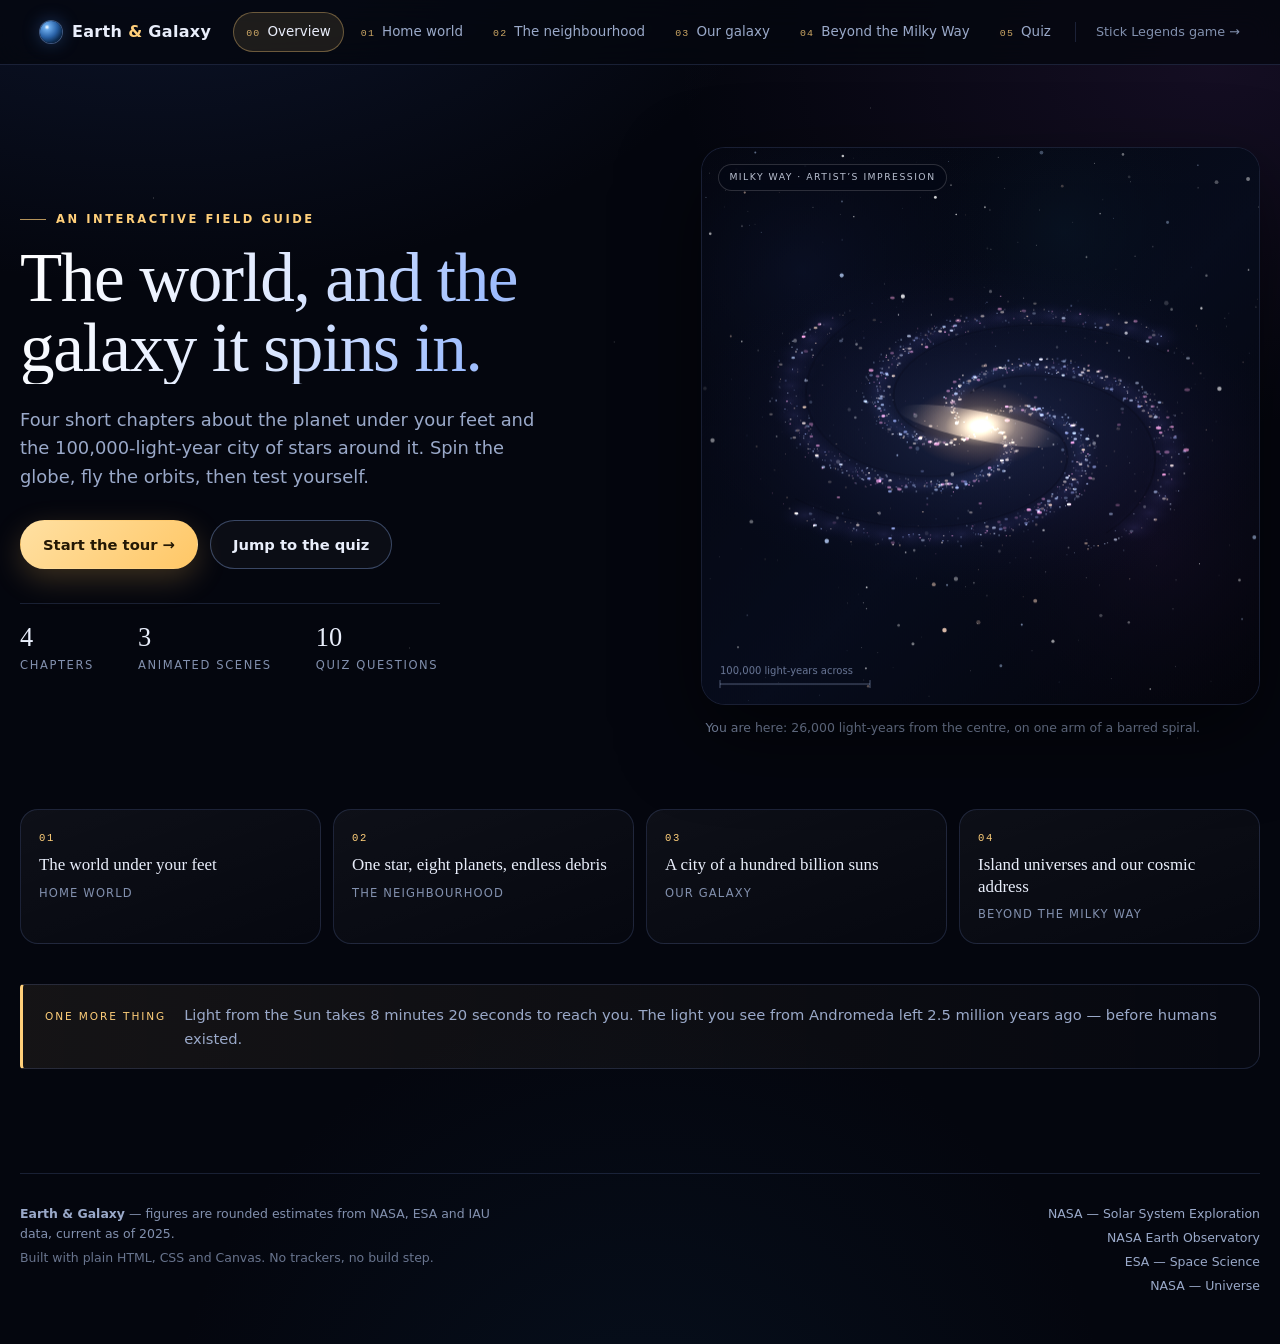
==== cosmos/index.html @ 28c63727 "Add Earth & Galaxy: interactive world and Milky Way field guide" ====
<!DOCTYPE html>
<html lang="en">
<head>
<meta charset="UTF-8">
<meta name="viewport" content="width=device-width, initial-scale=1">
<meta name="description" content="An interactive field guide to planet Earth and the Milky Way: spin the globe, fly the orbits, explore the galaxy and take a ten-question quiz.">
<meta name="color-scheme" content="dark">
<title>Earth &amp; Galaxy — an interactive field guide</title>
<link rel="stylesheet" href="style.css">
</head>
<body>
<a class="skip-link" href="#chapters">Skip to the chapters</a>

<header class="site-head">
  <a class="brand" href="#overview" aria-label="Earth and Galaxy, back to overview">
    <span class="brand-dot" aria-hidden="true"></span>
    <span class="brand-text">Earth <em>&amp;</em> Galaxy</span>
  </a>
  <nav id="chapter-nav" aria-label="Chapters"></nav>
  <a class="game-link" href="../index.html">Stick Legends game →</a>
</header>

<main id="chapters">
  <noscript>
    <div class="noscript">
      <h1>Earth &amp; Galaxy</h1>
      <p>This interactive guide needs JavaScript for its animated scenes and quiz. The facts it draws on are public:
      see <a href="https://science.nasa.gov/solar-system/">NASA Solar System Exploration</a>,
      <a href="https://earthobservatory.nasa.gov/">NASA Earth Observatory</a> and
      <a href="https://www.esa.int/Science_Exploration/Space_Science">ESA Space Science</a>.</p>
    </div>
  </noscript>
</main>

<footer class="site-foot">
  <div class="foot-copy">
    <p><strong>Earth &amp; Galaxy</strong> — figures are rounded estimates from NASA, ESA and IAU data, current as of 2025.</p>
    <p class="foot-note">Built with plain HTML, CSS and Canvas. No trackers, no build step.</p>
  </div>
  <ul id="sources" class="sources" aria-label="Sources"></ul>
</footer>

<script src="model.js"></script>
<script src="data.js"></script>
<script src="scenes.js"></script>
<script src="app.js"></script>
</body>
</html>
---- cosmos/style.css ----
/* ============================================================
   Earth & Galaxy — styles
   Dark, quiet, editorial. No frameworks, no external fonts.
   ============================================================ */

:root {
  --bg: #04060e;
  --bg-2: #070c19;
  --panel: rgba(15, 23, 42, 0.66);
  --panel-solid: #0b1222;
  --line: rgba(140, 170, 255, 0.16);
  --line-strong: rgba(150, 185, 255, 0.34);
  --text: #e9eefb;
  --muted: #9aa9c9;
  --dim: #8290ae;
  --accent: #ffcf7a;
  --accent-soft: rgba(255, 207, 122, 0.14);
  --blue: #7fb2ff;
  --green: #74e0a8;
  --red: #ff8a8a;
  --serif: Georgia, "Iowan Old Style", "Palatino Linotype", "Times New Roman", serif;
  --sans: "Segoe UI", system-ui, -apple-system, "Helvetica Neue", Arial, sans-serif;
  --mono: "SFMono-Regular", ui-monospace, Menlo, Consolas, monospace;
  --radius: 18px;
  --max: 1240px;
}

* { box-sizing: border-box; }

html {
  scroll-behavior: smooth;
  -webkit-text-size-adjust: 100%;
}

body {
  margin: 0;
  min-height: 100%;
  background:
    radial-gradient(1100px 700px at 12% -10%, rgba(50, 84, 170, 0.22), transparent 60%),
    radial-gradient(900px 600px at 95% 5%, rgba(120, 60, 160, 0.14), transparent 60%),
    radial-gradient(800px 800px at 50% 110%, rgba(18, 60, 100, 0.18), transparent 60%),
    var(--bg);
  color: var(--text);
  font-family: var(--sans);
  font-size: 16px;
  line-height: 1.6;
  overflow-x: hidden;
}

body::before {
  content: "";
  position: fixed;
  inset: 0;
  pointer-events: none;
  z-index: 0;
  opacity: 0.55;
  background-image:
    radial-gradient(1px 1px at 12% 22%, rgba(255, 255, 255, 0.55), transparent),
    radial-gradient(1px 1px at 68% 12%, rgba(255, 255, 255, 0.4), transparent),
    radial-gradient(1.4px 1.4px at 82% 42%, rgba(190, 215, 255, 0.4), transparent),
    radial-gradient(1px 1px at 32% 72%, rgba(255, 255, 255, 0.4), transparent),
    radial-gradient(1px 1px at 92% 82%, rgba(255, 235, 200, 0.35), transparent),
    radial-gradient(1.2px 1.2px at 48% 38%, rgba(255, 255, 255, 0.3), transparent);
}

[hidden] { display: none !important; }

a { color: var(--accent); text-decoration-color: rgba(255, 207, 122, 0.4); }
a:hover { color: #ffe3a6; }

::selection { background: rgba(255, 207, 122, 0.28); color: #fff; }

:focus-visible {
  outline: 2px solid var(--accent);
  outline-offset: 3px;
  border-radius: 4px;
}

h1, h2, h3, h4 { margin: 0 0 0.5em; line-height: 1.12; font-weight: 600; }
p { margin: 0 0 1em; }
ul, ol, dl, dd { margin: 0; }
button { font: inherit; color: inherit; }

.skip-link {
  position: absolute;
  left: 16px;
  top: -60px;
  z-index: 50;
  padding: 10px 16px;
  border-radius: 10px;
  background: var(--accent);
  color: #201403;
  font-weight: 700;
  text-decoration: none;
  transition: top 0.2s ease;
}
.skip-link:focus { top: 14px; }

/* ---------------- header ---------------- */
.site-head {
  position: sticky;
  top: 0;
  z-index: 20;
  display: flex;
  align-items: center;
  gap: 22px;
  padding: 12px clamp(16px, 4vw, 40px);
  background: rgba(4, 7, 15, 0.78);
  border-bottom: 1px solid var(--line);
  backdrop-filter: blur(14px);
  -webkit-backdrop-filter: blur(14px);
}

.brand {
  display: inline-flex;
  align-items: center;
  gap: 10px;
  color: var(--text);
  text-decoration: none;
  font-weight: 600;
  letter-spacing: 0.02em;
  white-space: nowrap;
}
.brand:hover { color: #fff; }
.brand-dot {
  width: 22px;
  height: 22px;
  border-radius: 50%;
  background:
    radial-gradient(circle at 32% 28%, #dff0ff 0 3%, #6aa9ea 12%, #2a63a8 46%, #0d2c52 72%, #06162b 100%);
  box-shadow: 0 0 0 1px rgba(140, 185, 255, 0.4), 0 0 18px rgba(90, 150, 255, 0.35);
  flex: none;
}
.brand-text em { font-style: normal; color: var(--accent); }

#chapter-nav {
  display: flex;
  align-items: center;
  gap: 4px;
  overflow-x: auto;
  scrollbar-width: none;
  margin-left: auto;
}
#chapter-nav::-webkit-scrollbar { display: none; }

.nav-link {
  display: inline-flex;
  align-items: baseline;
  gap: 7px;
  padding: 8px 12px;
  border: 1px solid transparent;
  border-radius: 999px;
  background: transparent;
  color: var(--muted);
  cursor: pointer;
  white-space: nowrap;
  transition: color 0.18s ease, background 0.18s ease, border-color 0.18s ease;
}
.nav-link:hover { color: var(--text); background: rgba(255, 255, 255, 0.05); }
.nav-link.active {
  color: var(--text);
  background: rgba(255, 207, 122, 0.1);
  border-color: rgba(255, 207, 122, 0.35);
}
.nav-num { font-family: var(--mono); font-size: 0.62rem; letter-spacing: 0.12em; color: var(--accent); opacity: 0.8; }
.nav-label { font-size: 0.84rem; }

.game-link {
  font-size: 0.8rem;
  color: var(--dim);
  text-decoration: none;
  white-space: nowrap;
  border-left: 1px solid var(--line);
  padding-left: 20px;
}
.game-link:hover { color: var(--text); }

/* ---------------- layout ---------------- */
main {
  position: relative;
  z-index: 1;
  width: min(100% - 40px, var(--max));
  margin: 0 auto;
  padding-bottom: 80px;
}

.chapter { padding: clamp(36px, 6vw, 72px) 0 24px; }
.chapter + .chapter { border-top: 1px solid var(--line); }

/* ---------------- hero ---------------- */
.overview { padding-top: clamp(24px, 4vw, 48px); }

.hero {
  display: grid;
  grid-template-columns: minmax(0, 1.05fr) minmax(0, 0.95fr);
  gap: clamp(28px, 5vw, 64px);
  align-items: center;
  min-height: min(76vh, 760px);
  padding: clamp(8px, 2vw, 24px) 0 clamp(24px, 4vw, 48px);
}

.eyebrow, .kicker {
  margin: 0 0 14px;
  font-size: 0.72rem;
  font-weight: 600;
  letter-spacing: 0.22em;
  text-transform: uppercase;
  color: var(--accent);
}
.eyebrow::before {
  content: "";
  display: inline-block;
  width: 26px;
  height: 1px;
  margin-right: 10px;
  vertical-align: middle;
  background: var(--accent);
  opacity: 0.7;
}

.hero-title {
  font-family: var(--serif);
  font-size: clamp(2.5rem, 5.4vw, 4.4rem);
  font-weight: 400;
  letter-spacing: -0.02em;
  line-height: 1.02;
  margin-bottom: 22px;
  background: linear-gradient(112deg, #ffffff 0%, #dfe9ff 42%, #9cbcff 74%, #ffd79a 100%);
  -webkit-background-clip: text;
  background-clip: text;
  color: transparent;
}

.hero-lede {
  max-width: 46ch;
  font-size: clamp(1.02rem, 1.4vw, 1.18rem);
  color: var(--muted);
}

.hero-actions {
  display: flex;
  flex-wrap: wrap;
  gap: 12px;
  margin: 28px 0 34px;
}

.btn {
  display: inline-flex;
  align-items: center;
  justify-content: center;
  gap: 8px;
  padding: 12px 22px;
  border-radius: 999px;
  border: 1px solid transparent;
  font-weight: 600;
  font-size: 0.92rem;
  cursor: pointer;
  text-decoration: none;
  transition: transform 0.18s ease, background 0.18s ease, border-color 0.18s ease, box-shadow 0.18s ease;
}
.btn:hover { transform: translateY(-1px); }
.btn:active { transform: translateY(0); }

.btn.primary {
  background: linear-gradient(135deg, #ffe0a2, #ffc766);
  color: #241805;
  box-shadow: 0 10px 30px rgba(255, 190, 90, 0.22);
}
.btn.primary:hover { box-shadow: 0 14px 36px rgba(255, 190, 90, 0.32); }

.btn.ghost {
  background: rgba(255, 255, 255, 0.03);
  border-color: var(--line-strong);
  color: var(--text);
}
.btn.ghost:hover { background: rgba(255, 255, 255, 0.07); }

.hero-meta {
  display: flex;
  gap: clamp(20px, 4vw, 44px);
  padding-top: 20px;
  border-top: 1px solid var(--line);
  max-width: 420px;
}
.hero-meta dt {
  font-family: var(--serif);
  font-size: 1.65rem;
  color: var(--text);
  line-height: 1;
  margin-bottom: 6px;
}
.hero-meta dd {
  font-size: 0.72rem;
  letter-spacing: 0.14em;
  text-transform: uppercase;
  color: var(--dim);
}

.hero-visual { position: relative; }
.hero-canvas-wrap {
  position: relative;
  aspect-ratio: 1 / 1;
  border-radius: 24px;
  overflow: hidden;
  border: 1px solid var(--line);
  background: radial-gradient(circle at 50% 50%, #0b1430, #03050d 70%);
  box-shadow: 0 30px 80px rgba(0, 0, 0, 0.55), inset 0 0 60px rgba(80, 120, 255, 0.08);
}
.hero-canvas { position: absolute; inset: 0; width: 100%; height: 100%; display: block; }
.hero-badge {
  position: absolute;
  top: 16px;
  left: 16px;
  padding: 5px 10px;
  border-radius: 999px;
  border: 1px solid rgba(255, 255, 255, 0.16);
  background: rgba(4, 8, 20, 0.62);
  font-size: 0.58rem;
  letter-spacing: 0.16em;
  color: rgba(230, 238, 255, 0.8);
  backdrop-filter: blur(6px);
}
.hero-caption {
  margin: 14px 4px 0;
  font-size: 0.78rem;
  line-height: 1.5;
  color: var(--dim);
}

/* ---------------- teasers ---------------- */
.teaser-grid {
  display: grid;
  grid-template-columns: repeat(4, minmax(0, 1fr));
  gap: 12px;
  margin: 12px 0 40px;
}
.teaser {
  display: flex;
  flex-direction: column;
  gap: 8px;
  padding: 20px 18px;
  text-align: left;
  background: linear-gradient(160deg, rgba(255, 255, 255, 0.045), rgba(255, 255, 255, 0.012));
  border: 1px solid var(--line);
  border-radius: var(--radius);
  cursor: pointer;
  transition: transform 0.2s ease, border-color 0.2s ease, background 0.2s ease;
}
.teaser:hover {
  transform: translateY(-3px);
  border-color: rgba(255, 207, 122, 0.42);
  background: linear-gradient(160deg, rgba(255, 207, 122, 0.08), rgba(255, 255, 255, 0.02));
}
.teaser-num { font-family: var(--mono); font-size: 0.66rem; letter-spacing: 0.16em; color: var(--accent); }
.teaser-title { font-family: var(--serif); font-size: 1.06rem; line-height: 1.25; }
.teaser-kicker { font-size: 0.72rem; letter-spacing: 0.1em; text-transform: uppercase; color: var(--dim); }

.fact-strip {
  display: flex;
  align-items: baseline;
  gap: 18px;
  padding: 18px 22px;
  border: 1px solid var(--line);
  border-left: 3px solid var(--accent);
  border-radius: 4px 16px 16px 4px;
  background: linear-gradient(90deg, rgba(255, 207, 122, 0.07), rgba(255, 255, 255, 0.012));
}
.fact-strip-label {
  flex: none;
  font-size: 0.66rem;
  letter-spacing: 0.18em;
  text-transform: uppercase;
  color: var(--accent);
}
.fact-strip-text { margin: 0; font-size: 0.92rem; color: var(--muted); }

/* ---------------- chapter heads ---------------- */
.chapter-head { max-width: 780px; margin-bottom: clamp(26px, 4vw, 44px); }
.chapter-title {
  font-family: var(--serif);
  font-size: clamp(1.9rem, 3.6vw, 3rem);
  font-weight: 400;
  letter-spacing: -0.015em;
  margin-bottom: 16px;
}
.lede { font-size: clamp(1rem, 1.3vw, 1.14rem); color: var(--muted); max-width: 62ch; }

.chapter-grid {
  display: grid;
  grid-template-columns: minmax(0, 1.12fr) minmax(0, 0.88fr);
  gap: clamp(24px, 4vw, 48px);
  align-items: start;
}
.chapter-grid.wide { grid-template-columns: minmax(0, 1fr); }


/* ---------------- stage ---------------- */
.stage { margin: 0; position: sticky; top: 92px; }
.stage-frame {
  position: relative;
  aspect-ratio: 4 / 3;
  border-radius: 22px;
  overflow: hidden;
  border: 1px solid var(--line);
  background: radial-gradient(circle at 50% 45%, #0a1226, #03050c 75%);
  box-shadow: 0 24px 70px rgba(0, 0, 0, 0.5), inset 0 0 70px rgba(70, 110, 220, 0.06);
}
.scene-canvas { display: block; width: 100%; height: 100%; }

.stage-tools {
  position: absolute;
  left: 12px;
  right: 12px;
  bottom: 12px;
  display: flex;
  flex-wrap: wrap;
  align-items: center;
  gap: 8px;
}
.chip {
  display: inline-flex;
  align-items: center;
  gap: 8px;
  padding: 6px 11px;
  border-radius: 999px;
  border: 1px solid rgba(180, 205, 255, 0.22);
  background: rgba(5, 10, 24, 0.72);
  color: var(--muted);
  font-size: 0.72rem;
  letter-spacing: 0.02em;
  backdrop-filter: blur(8px);
  -webkit-backdrop-filter: blur(8px);
}
.chip-button { cursor: pointer; transition: color 0.18s ease, border-color 0.18s ease; }
.chip-button:hover { color: var(--text); border-color: var(--line-strong); }
.chip-button[aria-pressed="true"] { color: var(--accent); border-color: rgba(255, 207, 122, 0.5); }
.chip-label { color: var(--dim); text-transform: uppercase; letter-spacing: 0.12em; font-size: 0.62rem; }
.chip input[type="range"] { width: 92px; accent-color: var(--accent); cursor: pointer; }
.chip input[type="checkbox"] { accent-color: var(--accent); cursor: pointer; }
.hint { margin-left: auto; font-size: 0.7rem; color: rgba(150, 168, 200, 0.75); }

.stage-caption { margin-top: 12px; font-size: 0.8rem; line-height: 1.55; color: var(--dim); }

.planet-card {
  margin-top: 16px;
  padding: 16px 18px;
  border: 1px solid var(--line);
  border-radius: 16px;
  background: linear-gradient(160deg, rgba(255, 255, 255, 0.045), rgba(255, 255, 255, 0.012));
}
.planet-card-head { display: flex; align-items: center; gap: 10px; margin-bottom: 8px; }
.planet-dot {
  width: 14px;
  height: 14px;
  border-radius: 50%;
  background: #4f9fe0;
  box-shadow: 0 0 0 1px rgba(255, 255, 255, 0.25), 0 0 12px rgba(90, 160, 255, 0.5);
  flex: none;
}
.planet-name { margin: 0; font-family: var(--serif); font-size: 1.2rem; font-weight: 600; }
.planet-type { margin-left: auto; font-size: 0.64rem; letter-spacing: 0.14em; text-transform: uppercase; color: var(--dim); }
.planet-blurb { font-size: 0.86rem; color: var(--muted); margin-bottom: 12px; }
.planet-stats { display: grid; grid-template-columns: repeat(3, minmax(0, 1fr)); gap: 10px; }
.planet-stat dt { font-size: 0.86rem; font-weight: 600; color: var(--text); }
.planet-stat dd { font-size: 0.62rem; letter-spacing: 0.1em; text-transform: uppercase; color: var(--dim); }

/* ---------------- read column ---------------- */
.read { min-width: 0; }
.narrate { margin-bottom: 20px; background: rgba(255, 255, 255, 0.03); border-color: var(--line-strong); }
.narrate::before { content: "◍"; color: var(--accent); }
.narrate.speaking { border-color: rgba(255, 207, 122, 0.6); color: var(--accent); }

.narration p { font-size: 0.98rem; line-height: 1.78; color: #ccd7ee; margin-bottom: 1.1em; }
.narration p:first-child { font-size: 1.06rem; color: #e2e9f8; }

.stats {
  display: grid;
  grid-template-columns: repeat(2, minmax(0, 1fr));
  gap: 10px;
  margin: 26px 0;
}
.stat {
  padding: 14px 16px;
  border: 1px solid var(--line);
  border-radius: 14px;
  background: linear-gradient(160deg, rgba(255, 255, 255, 0.04), rgba(255, 255, 255, 0.01));
}
.stat dt { font-family: var(--serif); font-size: 1.28rem; color: var(--text); line-height: 1.1; margin-bottom: 6px; }
.stat dd { font-size: 0.64rem; letter-spacing: 0.12em; text-transform: uppercase; color: var(--dim); }

.fact {
  margin-top: 8px;
  padding: 16px 18px;
  border-radius: 4px 14px 14px 4px;
  border-left: 3px solid var(--accent);
  background: linear-gradient(90deg, rgba(255, 207, 122, 0.08), rgba(255, 255, 255, 0.014));
}
.fact p { margin: 0; font-size: 0.9rem; color: var(--muted); }
.fact-label {
  display: block;
  margin-bottom: 6px;
  font-size: 0.62rem;
  letter-spacing: 0.18em;
  text-transform: uppercase;
  color: var(--accent);
}


/* ---------------- beyond extras ---------------- */
.extras { grid-column: 1 / -1; margin-top: 12px; }
.section-block { margin-top: clamp(32px, 5vw, 56px); }
.section-block h3 {
  font-family: var(--serif);
  font-size: clamp(1.4rem, 2.4vw, 1.9rem);
  font-weight: 400;
  margin-bottom: 8px;
}
.section-lede { color: var(--muted); font-size: 0.94rem; max-width: 70ch; margin-bottom: 20px; }

.card-grid { display: grid; grid-template-columns: repeat(3, minmax(0, 1fr)); gap: 12px; }
.card {
  padding: 18px;
  border: 1px solid var(--line);
  border-radius: 16px;
  background: linear-gradient(160deg, rgba(255, 255, 255, 0.04), rgba(255, 255, 255, 0.01));
  transition: border-color 0.2s ease, transform 0.2s ease;
}
.card:hover { border-color: rgba(150, 185, 255, 0.34); transform: translateY(-2px); }
.card h4 { font-family: var(--serif); font-size: 1.06rem; font-weight: 600; margin-bottom: 7px; }
.card p { margin: 0; font-size: 0.84rem; line-height: 1.62; color: var(--muted); }
.card-grid.tight .card { padding: 15px 16px; }

.gal-icon { display: block; width: 44px; height: 44px; margin-bottom: 14px; border-radius: 50%; opacity: 0.95; }
.gal-icon[data-icon="spiral"] {
  background:
    radial-gradient(circle at 50% 50%, #fff7df 0 10%, #ffd48a 11% 19%, rgba(255, 180, 90, 0.35) 20% 30%, transparent 31%),
    conic-gradient(from 20deg, transparent 0 8%, rgba(150, 190, 255, 0.65) 12%, rgba(120, 150, 255, 0.15) 26%, transparent 34%, rgba(150, 190, 255, 0.5) 52%, transparent 64%, rgba(150, 190, 255, 0.55) 80%, transparent 92%);
}
.gal-icon[data-icon="barred"] {
  background:
    radial-gradient(circle at 50% 50%, #fff6dd 0 9%, rgba(255, 200, 120, 0.5) 18%, transparent 42%),
    linear-gradient(90deg, transparent 8%, rgba(255, 220, 160, 0.85) 38% 62%, transparent 92%),
    conic-gradient(from 45deg, transparent 0 10%, rgba(150, 190, 255, 0.55) 16%, transparent 30%, rgba(150, 190, 255, 0.4) 56%, transparent 70%);
}
.gal-icon[data-icon="elliptical"] {
  background: radial-gradient(ellipse at 50% 50%, #fff8e6 0 12%, #ffdca0 26%, rgba(255, 190, 120, 0.35) 55%, transparent 74%);
}
.gal-icon[data-icon="lenticular"] {
  background:
    radial-gradient(ellipse at 50% 50%, #fff4d8 0 14%, rgba(255, 214, 150, 0.6) 34%, transparent 58%),
    linear-gradient(180deg, transparent 42%, rgba(170, 200, 255, 0.5) 48% 52%, transparent 58%);
}
.gal-icon[data-icon="irregular"] {
  background:
    radial-gradient(circle at 32% 38%, rgba(255, 245, 220, 0.9) 0 9%, transparent 22%),
    radial-gradient(circle at 62% 58%, rgba(160, 195, 255, 0.75) 0 8%, transparent 24%),
    radial-gradient(circle at 48% 66%, rgba(255, 190, 130, 0.6) 0 7%, transparent 20%);
}
.gal-icon[data-icon="dwarf"] {
  background: radial-gradient(circle at 50% 50%, #fff6df 0 9%, #ffd494 18%, rgba(255, 200, 140, 0.4) 40%, transparent 62%);
}

.address { list-style: none; border-left: 1px solid var(--line); margin-left: 4px; }
.address li {
  position: relative;
  display: grid;
  grid-template-columns: 52px minmax(140px, 0.45fr) minmax(0, 1fr);
  gap: 16px;
  align-items: baseline;
  padding: 14px 4px 14px 20px;
  border-bottom: 1px solid rgba(140, 170, 255, 0.09);
}
.address li::before {
  content: "";
  position: absolute;
  left: -4px;
  top: 22px;
  width: 7px;
  height: 7px;
  border-radius: 50%;
  background: var(--accent);
  opacity: 0.7;
}
.address-step { font-family: var(--mono); font-size: 0.68rem; color: var(--accent); letter-spacing: 0.1em; }
.address-name { font-family: var(--serif); font-size: 1.04rem; }
.address-note { font-size: 0.84rem; color: var(--muted); }


/* ---------------- quiz ---------------- */
.quiz-chapter { max-width: 900px; }
.quiz-card {
  padding: clamp(20px, 3.4vw, 36px);
  border: 1px solid var(--line);
  border-radius: 24px;
  background: linear-gradient(160deg, rgba(20, 30, 54, 0.72), rgba(8, 12, 24, 0.72));
  box-shadow: 0 24px 70px rgba(0, 0, 0, 0.35);
}

.quiz-top { display: flex; align-items: center; gap: 16px; margin-bottom: 22px; }
.quiz-progress {
  flex: 1;
  height: 4px;
  border-radius: 999px;
  background: rgba(255, 255, 255, 0.08);
  overflow: hidden;
}
.quiz-progress-fill {
  display: block;
  height: 100%;
  width: 0;
  border-radius: inherit;
  background: linear-gradient(90deg, #ffdda0, #ffbe5c);
  transition: width 0.35s ease;
}
.quiz-count { font-size: 0.7rem; letter-spacing: 0.12em; text-transform: uppercase; color: var(--dim); white-space: nowrap; }

.quiz-question {
  font-family: var(--serif);
  font-size: clamp(1.3rem, 2.4vw, 1.7rem);
  font-weight: 400;
  margin-bottom: 20px;
  line-height: 1.3;
}

.quiz-options { display: grid; gap: 10px; margin-bottom: 18px; }
.quiz-option {
  display: flex;
  align-items: center;
  gap: 14px;
  width: 100%;
  padding: 13px 16px;
  text-align: left;
  background: rgba(255, 255, 255, 0.035);
  border: 1px solid var(--line);
  border-radius: 13px;
  cursor: pointer;
  transition: border-color 0.16s ease, background 0.16s ease, transform 0.16s ease;
}
.quiz-option:hover:not(:disabled) {
  border-color: rgba(255, 207, 122, 0.5);
  background: rgba(255, 207, 122, 0.07);
  transform: translateX(2px);
}
.option-key {
  display: grid;
  place-items: center;
  width: 26px;
  height: 26px;
  flex: none;
  border-radius: 8px;
  border: 1px solid var(--line-strong);
  font-family: var(--mono);
  font-size: 0.72rem;
  color: var(--muted);
  background: rgba(4, 8, 20, 0.5);
}
.option-text { font-size: 0.94rem; }
.quiz-option.correct { border-color: rgba(116, 224, 168, 0.65); background: rgba(52, 160, 110, 0.14); }
.quiz-option.correct .option-key { border-color: var(--green); color: var(--green); }
.quiz-option.wrong { border-color: rgba(255, 138, 138, 0.65); background: rgba(180, 60, 60, 0.14); }
.quiz-option.wrong .option-key { border-color: var(--red); color: var(--red); }
.quiz-option.muted { opacity: 0.5; }
.quiz-option:disabled { cursor: default; }

.quiz-feedback {
  padding: 13px 16px;
  border-radius: 12px;
  border-left: 3px solid var(--green);
  background: rgba(52, 160, 110, 0.1);
  font-size: 0.88rem;
  color: #cfe9dc;
  margin-bottom: 16px;
}
.quiz-feedback.bad { border-left-color: var(--red); background: rgba(180, 60, 60, 0.1); color: #f0d3d3; }
.quiz-feedback strong { color: #fff; }

.quiz-actions { display: flex; align-items: center; justify-content: space-between; gap: 14px; flex-wrap: wrap; }
.quiz-actions .btn:disabled { opacity: 0.4; cursor: not-allowed; transform: none; }
.quiz-hint { font-size: 0.72rem; color: var(--dim); }

.quiz-summary { display: flex; align-items: center; gap: clamp(20px, 4vw, 36px); flex-wrap: wrap; margin-bottom: 24px; }
.score-ring {
  position: relative;
  display: grid;
  place-items: center;
  width: 130px;
  height: 130px;
  flex: none;
  border-radius: 50%;
  background: conic-gradient(var(--accent) var(--score, 0%), rgba(255, 255, 255, 0.08) 0);
}
.score-ring::before {
  content: "";
  position: absolute;
  inset: 8px;
  border-radius: 50%;
  background: #0a1020;
}
.score-ring > * { position: relative; }
.score-number { font-family: var(--serif); font-size: 2rem; line-height: 1; }
.score-label { font-size: 0.6rem; letter-spacing: 0.16em; text-transform: uppercase; color: var(--dim); }
.summary-copy h3 { font-family: var(--serif); font-size: 1.9rem; font-weight: 400; margin-bottom: 6px; }
.summary-line { margin: 0 0 6px; font-size: 0.92rem; color: var(--muted); max-width: 52ch; }

.quiz-review { list-style: none; margin: 0 0 24px; border-top: 1px solid var(--line); }
.review-row {
  display: grid;
  grid-template-columns: 20px minmax(0, 1fr) auto;
  gap: 12px;
  align-items: baseline;
  padding: 11px 2px;
  border-bottom: 1px solid rgba(140, 170, 255, 0.09);
  font-size: 0.86rem;
  color: var(--muted);
}
.review-mark { font-weight: 700; }
.review-row.ok .review-mark { color: var(--green); }
.review-row.bad .review-mark { color: var(--red); }
.review-answer { font-size: 0.78rem; color: var(--text); text-align: right; }


/* ---------------- footer ---------------- */
.site-foot {
  position: relative;
  z-index: 1;
  display: flex;
  justify-content: space-between;
  gap: 30px;
  flex-wrap: wrap;
  width: min(100% - 40px, var(--max));
  margin: 0 auto;
  padding: 30px 0 48px;
  border-top: 1px solid var(--line);
  font-size: 0.78rem;
  color: var(--dim);
}
.foot-copy p { margin: 0 0 4px; max-width: 60ch; }
.foot-copy strong { color: var(--muted); }
.foot-note { color: var(--dim); opacity: 0.8; }
.sources { list-style: none; display: flex; flex-direction: column; gap: 4px; text-align: right; }
.sources a { color: var(--muted); text-decoration: none; }
.sources a:hover { color: var(--accent); }

.noscript { padding: 40px 0; max-width: 700px; }

/* ---------------- responsive ---------------- */
@media (max-width: 1040px) {
  .hero { grid-template-columns: 1fr; min-height: 0; gap: 30px; }
  .hero-visual { order: 2; max-width: 560px; }
  .hero-canvas-wrap { aspect-ratio: 5 / 4; }
  .chapter-grid { grid-template-columns: 1fr; }
  .stage { position: static; }
  .card-grid { grid-template-columns: repeat(2, minmax(0, 1fr)); }
  .game-link { display: none; }
}

@media (max-width: 760px) {
  .site-head { flex-wrap: wrap; gap: 10px; padding: 10px 16px; }
  #chapter-nav { order: 2; width: 100%; margin-left: 0; padding-bottom: 2px; }
  .nav-link { padding: 7px 10px; }
  .nav-label { font-size: 0.78rem; }
  main { width: min(100% - 32px, var(--max)); }
  .teaser-grid { grid-template-columns: repeat(2, minmax(0, 1fr)); }
  .card-grid { grid-template-columns: 1fr; }
  .fact-strip { flex-direction: column; gap: 8px; }
  .hero-meta { gap: 24px; }
  .planet-stats { grid-template-columns: 1fr 1fr; }
  .address li { grid-template-columns: 40px minmax(0, 1fr); gap: 4px 12px; }
  .address-note { grid-column: 2; }
  .quiz-actions { align-items: flex-start; }
  .sources { text-align: left; }
}

@media (max-width: 480px) {
  .teaser-grid { grid-template-columns: 1fr; }
  .stats { grid-template-columns: 1fr; }
  .chapter { padding-top: 32px; }
  .hero-title { font-size: clamp(2.1rem, 10vw, 2.8rem); }
  .chip input[type="range"] { width: 66px; }
  .hint { display: none; }
  .review-row { grid-template-columns: 18px minmax(0, 1fr); }
  .review-answer { grid-column: 2; text-align: left; }
}

@media (prefers-reduced-motion: reduce) {
  html { scroll-behavior: auto; }
  *, *::before, *::after {
    animation-duration: 0.001ms !important;
    animation-iteration-count: 1 !important;
    transition-duration: 0.001ms !important;
  }
}
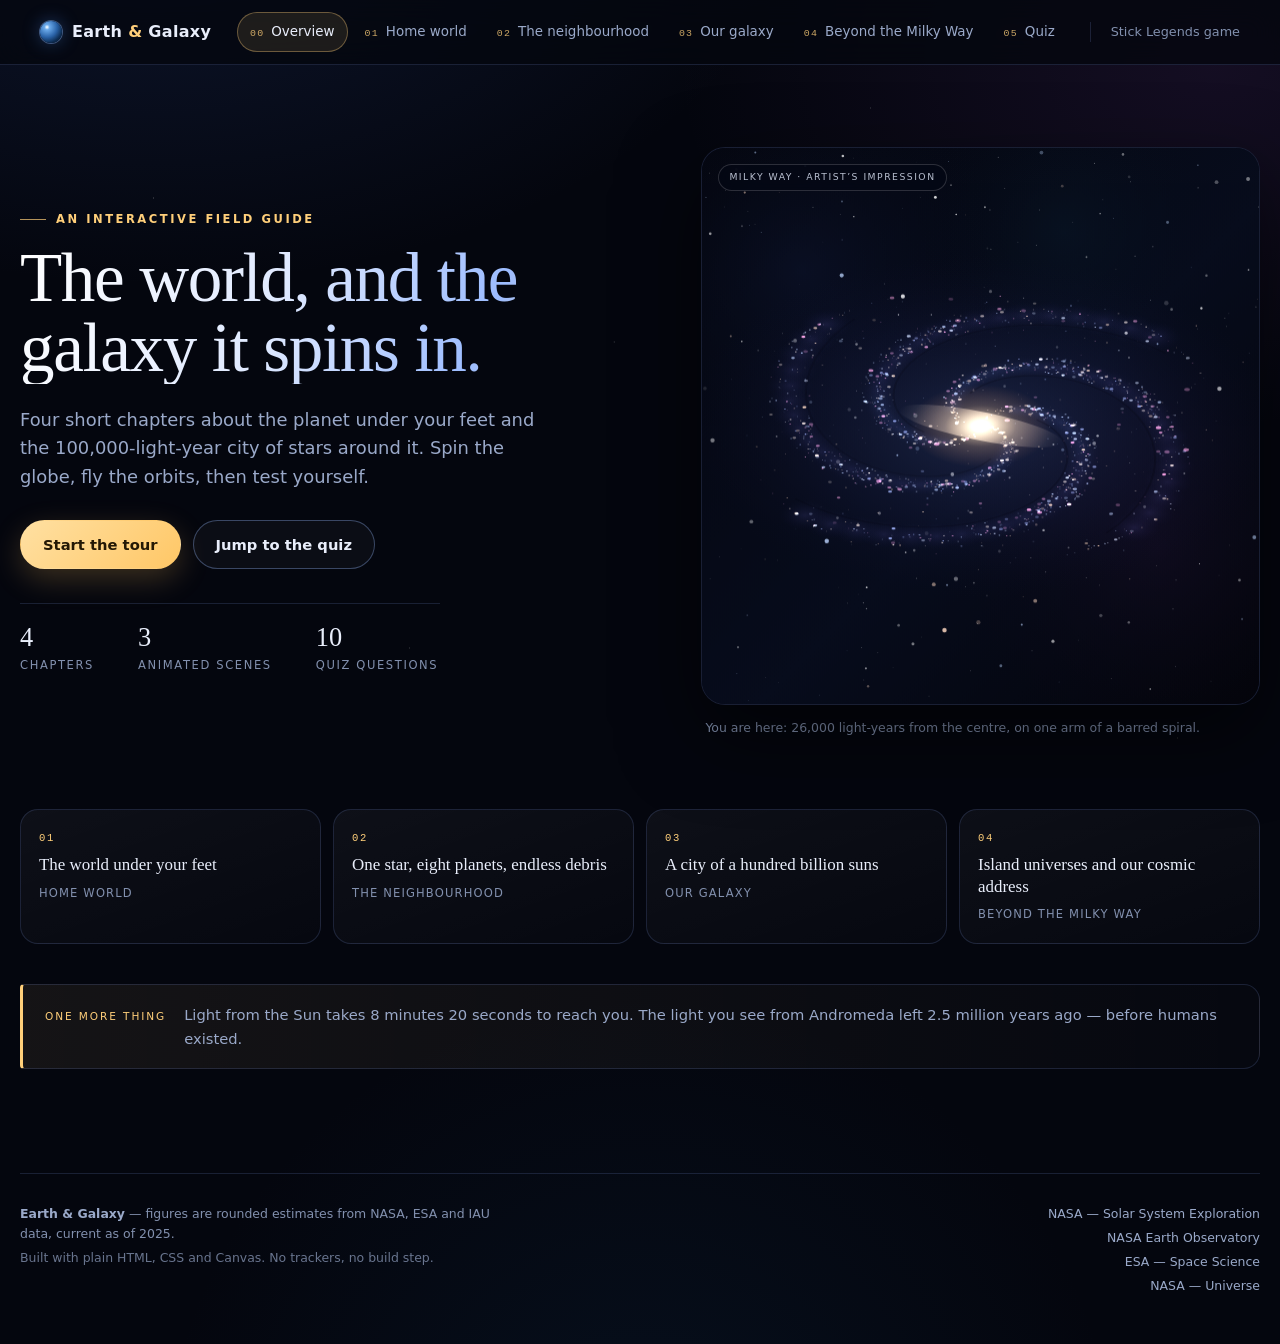
==== commit aac7bdc8: "Polish Cosmos scenes and responsive labels; add accessibility and layout checks" ====
--- a/cosmos/index.html
+++ b/cosmos/index.html
@@ -17,10 +17,10 @@
     <span class="brand-text">Earth <em>&amp;</em> Galaxy</span>
   </a>
   <nav id="chapter-nav" aria-label="Chapters"></nav>
-  <a class="game-link" href="../index.html">Stick Legends game →</a>
+  <a class="game-link" href="../index.html">Stick Legends game</a>
 </header>
 
-<main id="chapters">
+<main id="chapters" tabindex="-1">
   <noscript>
     <div class="noscript">
       <h1>Earth &amp; Galaxy</h1>
--- a/cosmos/style.css
+++ b/cosmos/style.css
@@ -65,6 +65,18 @@
 
 [hidden] { display: none !important; }
 
+.sr-only {
+  position: absolute;
+  width: 1px;
+  height: 1px;
+  padding: 0;
+  margin: -1px;
+  overflow: hidden;
+  clip: rect(0 0 0 0);
+  white-space: nowrap;
+  border: 0;
+}
+
 a { color: var(--accent); text-decoration-color: rgba(255, 207, 122, 0.4); }
 a:hover { color: #ffe3a6; }
 
@@ -467,9 +479,9 @@
 /* ---------------- read column ---------------- */
 .read { min-width: 0; }
 .narrate { margin-bottom: 20px; background: rgba(255, 255, 255, 0.03); border-color: var(--line-strong); }
-.narrate::before { content: "◍"; color: var(--accent); }
 .narrate.speaking { border-color: rgba(255, 207, 122, 0.6); color: var(--accent); }
 
+.narration { max-width: 72ch; }
 .narration p { font-size: 0.98rem; line-height: 1.78; color: #ccd7ee; margin-bottom: 1.1em; }
 .narration p:first-child { font-size: 1.06rem; color: #e2e9f8; }
 
@@ -707,15 +719,46 @@
   display: grid;
   grid-template-columns: 20px minmax(0, 1fr) auto;
   gap: 12px;
-  align-items: baseline;
+  align-items: start;
   padding: 11px 2px;
   border-bottom: 1px solid rgba(140, 170, 255, 0.09);
   font-size: 0.86rem;
   color: var(--muted);
 }
-.review-mark { font-weight: 700; }
-.review-row.ok .review-mark { color: var(--green); }
-.review-row.bad .review-mark { color: var(--red); }
+.review-mark {
+  position: relative;
+  width: 16px;
+  height: 16px;
+  margin-top: 3px;
+  flex: none;
+  border-radius: 50%;
+  border: 1px solid var(--line-strong);
+}
+.review-row.ok .review-mark { border-color: rgba(116, 224, 168, 0.6); background: rgba(116, 224, 168, 0.12); }
+.review-row.ok .review-mark::after {
+  content: "";
+  position: absolute;
+  left: 5px;
+  top: 2px;
+  width: 4px;
+  height: 8px;
+  border-right: 2px solid var(--green);
+  border-bottom: 2px solid var(--green);
+  transform: rotate(45deg);
+}
+.review-row.bad .review-mark { border-color: rgba(255, 138, 138, 0.6); background: rgba(255, 138, 138, 0.12); }
+.review-row.bad .review-mark::before,
+.review-row.bad .review-mark::after {
+  content: "";
+  position: absolute;
+  left: 3px;
+  top: 6px;
+  width: 8px;
+  height: 2px;
+  background: var(--red);
+}
+.review-row.bad .review-mark::before { transform: rotate(45deg); }
+.review-row.bad .review-mark::after { transform: rotate(-45deg); }
 .review-answer { font-size: 0.78rem; color: var(--text); text-align: right; }
 
 
